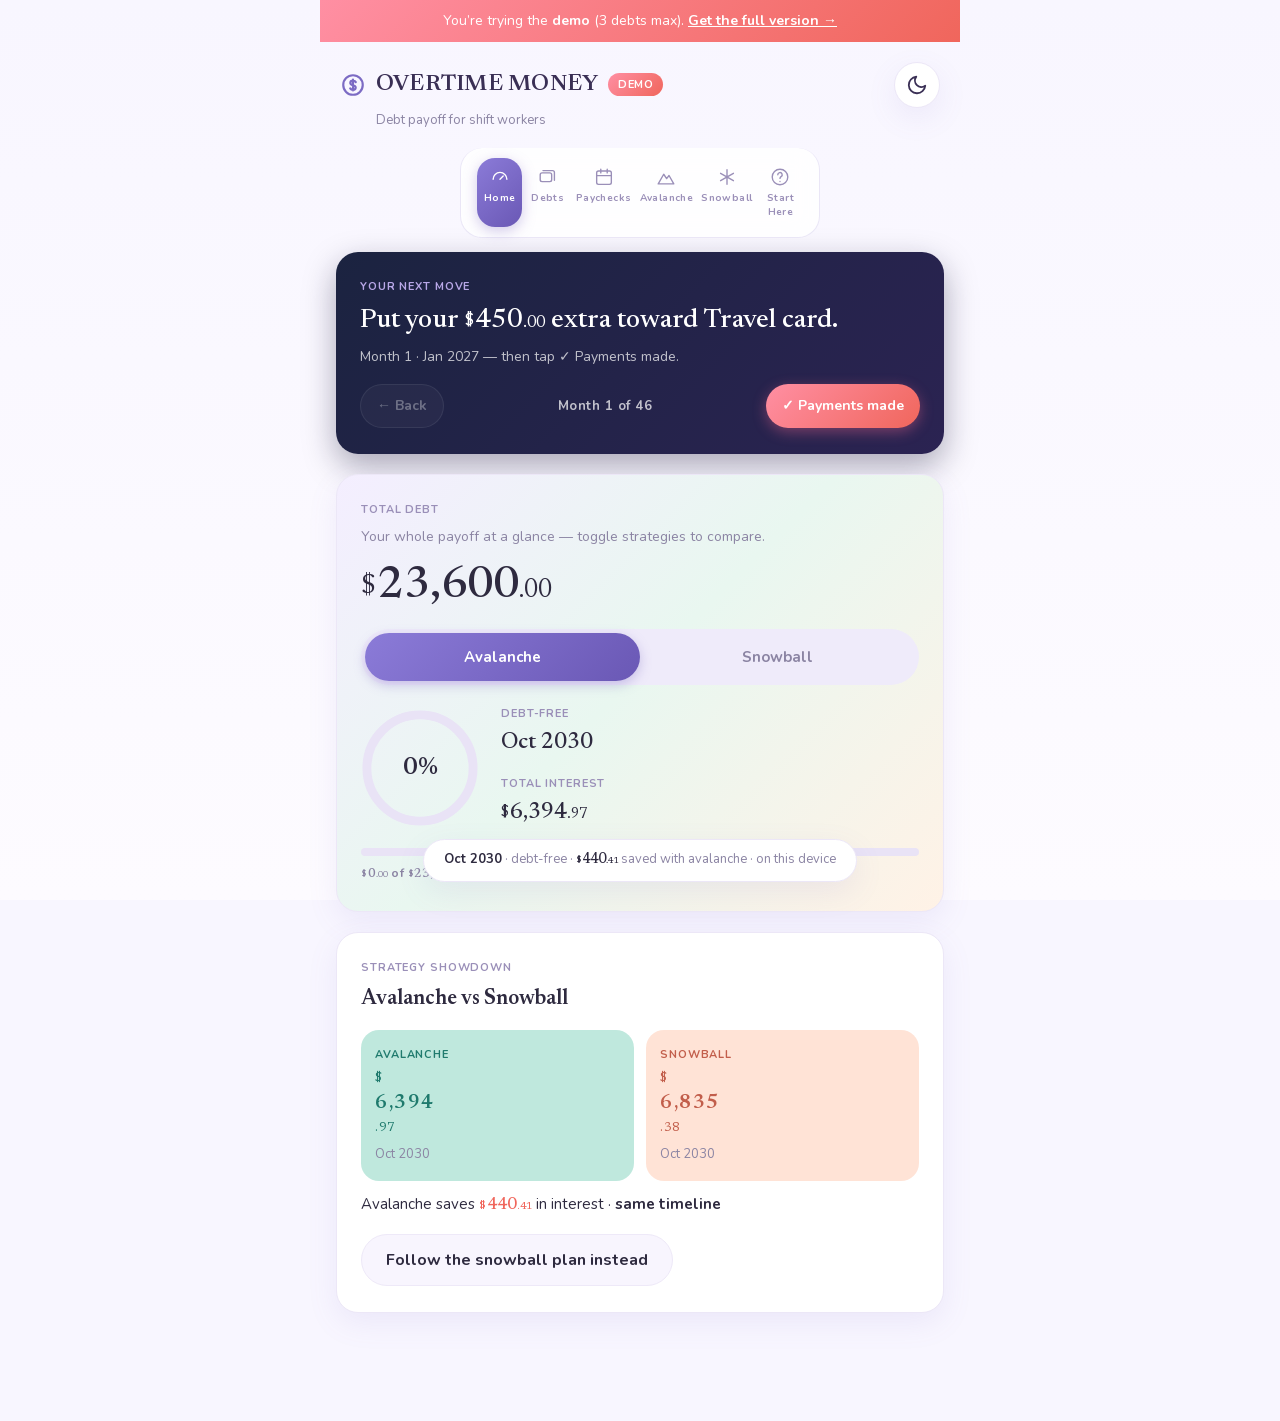
==== index.html @ dd4e85cd "Overtime Money v1 — debt payoff web app" ====
<!DOCTYPE html>
<html lang="en">
<head>
<meta charset="utf-8">
<meta name="viewport" content="width=device-width, initial-scale=1, viewport-fit=cover">
<meta name="theme-color" content="#0F2E3E">
<meta name="description" content="Overtime Money — the debt payoff calculator built for nurses and shift workers with irregular income. Demo version.">
<title>Overtime Money — Debt Payoff Calculator (Demo)</title>
<link rel="stylesheet" href="styles.css">
</head>
<body>
<div id="app-root"></div>
<noscript><p style="padding:24px">Overtime Money needs JavaScript to run its payoff calculations. Please enable JavaScript.</p></noscript>
<script>window.OVERTIME_FULL = false;</script>
<script src="app.js"></script>
</body>
</html>
---- styles.css ----
/* OVERTIME MONEY — design system v3 ("editorial pastel").
   Light default on :root (cool lavender-grey near-white); "Midnight Spectrum"
   dark under html[data-theme="dark"] (deep luminous navy, never grey-on-black).
   Typography: Newsreader (transitional serif, display + ALL money figures) +
   Nunito (humanist sans, UI/body), self-hosted woff2 for offline PWA. */
@font-face {
  font-family: 'Newsreader'; font-style: normal; font-weight: 400; font-display: swap;
  src: url('./fonts/newsreader-latin.woff2') format('woff2');
}
@font-face {
  font-family: 'Newsreader'; font-style: normal; font-weight: 500; font-display: swap;
  src: url('./fonts/newsreader-latin.woff2') format('woff2');
}
@font-face {
  font-family: 'Newsreader'; font-style: normal; font-weight: 600; font-display: swap;
  src: url('./fonts/newsreader-latin.woff2') format('woff2');
}
@font-face {
  font-family: 'Nunito'; font-style: normal; font-weight: 400; font-display: swap;
  src: url('./fonts/nunito-latin.woff2') format('woff2');
}
@font-face {
  font-family: 'Nunito'; font-style: normal; font-weight: 600; font-display: swap;
  src: url('./fonts/nunito-latin.woff2') format('woff2');
}
@font-face {
  font-family: 'Nunito'; font-style: normal; font-weight: 700; font-display: swap;
  src: url('./fonts/nunito-latin.woff2') format('woff2');
}
@font-face {
  font-family: 'Nunito'; font-style: normal; font-weight: 800; font-display: swap;
  src: url('./fonts/nunito-latin.woff2') format('woff2');
}
:root {
  --bg: #F8F6FF;
  --bg-grad: linear-gradient(180deg, #F8F6FF 0%, #FBF9FF 60%, #FDFBFF 100%);
  --card: #FFFFFF;
  --card-border: #ECE7F7;
  --card-shadow: 0 10px 30px rgba(124, 107, 196, 0.10);
  --text: #2E2A3F;
  --muted: #8B84A3;
  --kicker: #9A8FB8;
  --accent: #7C6BC4;
  --accent-strong: #6A58B5;
  --accent-soft: #EFEBFB;
  --cta1: #FF8FA3;
  --cta2: #F0665C;
  --cta-text: #FFFFFF;
  --cta-shadow: 0 6px 18px rgba(240, 102, 140, 0.35);
  --header-text: #3A2F55;
  --header-sub: #8B84A3;
  --input-bg: #FAF8FF;
  --input-border: #E4DFF2;
  --focus: #7C6BC4;
  --focus-ring: rgba(124, 107, 196, 0.22);
  --line: #EEE9F8;
  --radius: 22px;
  --wash: linear-gradient(135deg, #F4EEFF 0%, #E9F7F0 48%, #FFF2E6 100%);
  --onething1: #1B2340;
  --onething2: #2B2352;
  --onething-kicker: #B9A8E8;
  --onething-sub: rgba(255, 255, 255, 0.72);
  --donut-track: #E9E3F6;
  --seg-track: #EFEBFA;
  --av-bg: #BFE8DD;
  --av-text: #1F7A6D;
  --sn-bg: #FFE3D6;
  --sn-text: #C25E4B;
  --chip-bg: #F8F5FE;
  --tabbar-bg: rgba(255, 255, 255, 0.86);
  --tabbar-border: rgba(124, 107, 196, 0.16);
  --tab-inactive: #9A8FB8;
  --danger: #C0392B;
  --danger-border: #F2C6C6;
  --modal-bg: #FFFFFF;
  --modal-backdrop: rgba(46, 42, 63, 0.45);
}
/* pastel debt identity spectrum — color encodes identity, never alarm */
.dc0 { --dc: #E08BB0; --dc-tint: #FBE7EF; }
.dc1 { --dc: #EE9E6B; --dc-tint: #FCEFE0; }
.dc2 { --dc: #D9B64A; --dc-tint: #FAF0D4; }
.dc3 { --dc: #5FC49A; --dc-tint: #E2F6EC; }
.dc4 { --dc: #8FBC7F; --dc-tint: #E9F4E4; }
.dc5 { --dc: #5FBEDD; --dc-tint: #E2F4FA; }
.dc6 { --dc: #6FA3E8; --dc-tint: #E4EFFC; }
.dc7 { --dc: #8B9BE8; --dc-tint: #E8EBFC; }
.dc8 { --dc: #A988E8; --dc-tint: #EEE6FB; }
.dc9 { --dc: #C97BA8; --dc-tint: #F7E3EC; }

html[data-theme="dark"] {
  --bg: #131A30;
  --bg-grad: linear-gradient(180deg, #131A30 0%, #182038 60%, #1B2342 100%);
  --card: #1E2742;
  --card-border: rgba(255, 255, 255, 0.08);
  --card-shadow: 0 10px 30px rgba(0, 0, 0, 0.35);
  --text: #F1ECFA;
  --muted: #A79BC4;
  --kicker: #8E7FAE;
  --accent: #9B8AF0;
  --accent-strong: #8B7BD8;
  --accent-soft: rgba(155, 138, 240, 0.14);
  --header-text: #F4EEFC;
  --header-sub: #A79BC4;
  --input-bg: #232C49;
  --input-border: rgba(255, 255, 255, 0.12);
  --line: rgba(255, 255, 255, 0.08);
  --wash: linear-gradient(135deg, rgba(139, 123, 216, 0.16) 0%, rgba(95, 196, 154, 0.09) 48%, rgba(238, 158, 107, 0.09) 100%);
  --onething1: #0F1530;
  --onething2: #232A52;
  --donut-track: rgba(255, 255, 255, 0.10);
  --seg-track: rgba(255, 255, 255, 0.07);
  --av-bg: rgba(31, 122, 109, 0.30);
  --av-text: #93DCC9;
  --sn-bg: rgba(194, 94, 75, 0.30);
  --sn-text: #F2A88F;
  --chip-bg: rgba(255, 255, 255, 0.06);
  --tabbar-bg: rgba(19, 26, 48, 0.90);
  --tabbar-border: rgba(255, 255, 255, 0.08);
  --tab-inactive: #8E7FAE;
  --danger: #F09090;
  --danger-border: rgba(240, 144, 144, 0.40);
  --modal-bg: #232B4A;
  --modal-backdrop: rgba(8, 10, 22, 0.62);
  --cta-shadow: 0 6px 18px rgba(240, 102, 140, 0.28);
}
html[data-theme="dark"] .dc0 { --dc-tint: rgba(224, 139, 176, 0.16); }
html[data-theme="dark"] .dc1 { --dc-tint: rgba(238, 158, 107, 0.16); }
html[data-theme="dark"] .dc2 { --dc-tint: rgba(217, 182, 74, 0.16); }
html[data-theme="dark"] .dc3 { --dc-tint: rgba(95, 196, 154, 0.16); }
html[data-theme="dark"] .dc4 { --dc-tint: rgba(143, 188, 127, 0.16); }
html[data-theme="dark"] .dc5 { --dc-tint: rgba(95, 190, 221, 0.16); }
html[data-theme="dark"] .dc6 { --dc-tint: rgba(111, 163, 232, 0.16); }
html[data-theme="dark"] .dc7 { --dc-tint: rgba(139, 155, 232, 0.16); }
html[data-theme="dark"] .dc8 { --dc-tint: rgba(169, 136, 232, 0.16); }
html[data-theme="dark"] .dc9 { --dc-tint: rgba(201, 123, 168, 0.16); }

* { box-sizing: border-box; }
html { -webkit-text-size-adjust: 100%; }
body {
  margin: 0;
  font-family: 'Nunito', -apple-system, BlinkMacSystemFont, "Segoe UI", Roboto, Helvetica, Arial, sans-serif;
  background: var(--bg-grad);
  background-attachment: fixed;
  background-color: var(--bg);
  color: var(--text);
  line-height: 1.55;
  padding-bottom: 152px; /* room for sticky bar + tab bar */
}
#app-root { max-width: 640px; margin: 0 auto; min-height: 100vh; }

/* serif money: large numerals, smaller $ and cents */
.serif-money {
  font-family: 'Newsreader', Georgia, serif;
  font-weight: 500;
  font-variant-numeric: tabular-nums;
  letter-spacing: 0;
}
.serif-money .m-cur { font-size: 0.62em; vertical-align: 0.14em; margin-right: 0.08em; font-weight: 400; }
.serif-money .m-cents { font-size: 0.62em; font-weight: 400; }

/* kickers + helper microcopy */
.kicker {
  font-family: 'Nunito', sans-serif;
  font-size: 11px; font-weight: 700;
  letter-spacing: 0.08em; text-transform: uppercase;
  color: var(--kicker);
  margin: 0 0 8px;
}
.tab-helper { color: var(--muted); font-size: 14px; margin: 0 0 16px; line-height: 1.5; }

/* header + demo banner */
.demo-banner {
  background: linear-gradient(135deg, var(--cta1), var(--cta2));
  color: var(--cta-text);
  text-align: center;
  padding: 10px 16px;
  font-size: 14px;
}
.demo-banner a { color: var(--cta-text); font-weight: 700; }
.app-header { padding: 20px 20px 6px; }
.brand-row { display: flex; align-items: center; justify-content: space-between; gap: 12px; }
.brand {
  font-family: 'Newsreader', Georgia, serif; font-weight: 600; font-size: 23px;
  letter-spacing: 0.01em; color: var(--header-text);
  display: flex; align-items: center; gap: 10px;
}
.brand-mark { color: var(--accent); display: inline-flex; }
.brand-mark svg { width: 26px; height: 26px; }
.brand-sub { color: var(--header-sub); font-size: 13px; margin-top: 2px; padding-left: 36px; }
.demo-pill {
  background: linear-gradient(135deg, var(--cta1), var(--cta2)); color: #fff; font-size: 11px; font-weight: 700;
  padding: 3px 10px; border-radius: 999px; letter-spacing: 0.04em; font-family: 'Nunito', sans-serif;
}
.theme-toggle {
  flex-shrink: 0; width: 46px; height: 46px; border-radius: 999px; cursor: pointer;
  background: var(--card); border: 1px solid var(--card-border);
  color: var(--header-text); display: flex; align-items: center; justify-content: center;
  box-shadow: var(--card-shadow);
}
.theme-toggle svg { width: 22px; height: 22px; }
.theme-toggle .ico-sun { display: none; }
html[data-theme="dark"] .theme-toggle .ico-sun { display: block; }
html[data-theme="dark"] .theme-toggle .ico-moon { display: none; }

/* cards — one idea per card, calm density */
#view { padding: 14px 16px 24px; display: flex; flex-direction: column; gap: 20px; }
.card {
  background: var(--card);
  border: 1px solid var(--card-border);
  border-radius: var(--radius);
  padding: 26px 24px;
  box-shadow: var(--card-shadow);
}
.card h3 {
  margin: 0 0 14px; color: var(--text); font-size: 21px;
  font-family: 'Newsreader', Georgia, serif; font-weight: 600; letter-spacing: 0;
}
.card h4 {
  margin: 20px 0 10px; color: var(--text); font-size: 17px;
  font-family: 'Newsreader', Georgia, serif; font-weight: 600; letter-spacing: 0;
}
.card-head { display: flex; justify-content: space-between; align-items: center; margin-bottom: 14px; }
.card-head h3 { margin: 0; }
.dim { color: var(--muted); }
.hint { color: var(--muted); font-size: 13px; }
.coral { color: var(--cta2); }
.empty { text-align: center; }

/* gradient-wash hero card */
.herowash {
  background: var(--wash), var(--card);
  overflow: hidden;
}
.hero-total {
  font-family: 'Newsreader', Georgia, serif; font-weight: 500; font-size: 44px;
  font-variant-numeric: tabular-nums; color: var(--text); margin: 2px 0 18px; line-height: 1.1;
}
.hero-total .m-cur, .hero-total .m-cents { font-size: 0.58em; }

/* segmented strategy toggle */
.seg {
  display: flex; background: var(--seg-track); border-radius: 999px; padding: 4px; margin: 4px 0 20px;
}
.seg button {
  flex: 1; border: none; background: transparent; color: var(--muted);
  font-family: 'Nunito', sans-serif; font-weight: 700; font-size: 15px;
  padding: 12px; border-radius: 999px; min-height: 48px; cursor: pointer;
  transition: background 0.2s, color 0.2s, box-shadow 0.2s;
}
.seg button.on {
  background: linear-gradient(135deg, #8B7BD8, var(--accent-strong));
  color: #fff; box-shadow: 0 4px 12px rgba(124, 107, 196, 0.35);
}

/* donut ring + kpi row */
.donut-row { display: flex; align-items: center; gap: 22px; margin: 4px 0 18px; }
.donut { width: 118px; height: 118px; flex-shrink: 0; }
.donut-track { fill: none; stroke: var(--donut-track); stroke-width: 9; }
.donut-arc {
  fill: none; stroke: var(--accent); stroke-width: 9; stroke-linecap: round;
  transform: rotate(-90deg); transform-origin: 60px 60px;
  transition: stroke-dashoffset 0.4s;
}
.donut-pct {
  font-family: 'Newsreader', Georgia, serif; font-weight: 600; font-size: 25px; fill: var(--text);
}
.donut-side { display: flex; flex-direction: column; gap: 14px; flex: 1; }
.kpi-label { display: block; font-size: 11px; font-weight: 700; letter-spacing: 0.08em; text-transform: uppercase; color: var(--kicker); margin-bottom: 3px; }
.kpi-value { font-family: 'Newsreader', Georgia, serif; font-weight: 500; font-size: 23px; color: var(--text); font-variant-numeric: tabular-nums; }

.progress { height: 8px; background: var(--donut-track); border-radius: 999px; overflow: hidden; }
.progress-fill { height: 100%; background: linear-gradient(90deg, var(--cta1), var(--cta2)); border-radius: 999px; transition: width 0.3s; }
.progress-label { font-size: 12px; font-weight: 700; letter-spacing: 0.04em; color: var(--muted); margin-top: 8px; }
.progress-label .serif-money { font-size: 13px; }

/* dark "one thing" card */
.onething {
  background: linear-gradient(135deg, var(--onething1) 0%, var(--onething2) 100%);
  border: none; color: #fff;
  box-shadow: 0 12px 32px rgba(20, 16, 48, 0.35);
}
.onething .kicker { color: var(--onething-kicker); }
.onething-line {
  font-family: 'Newsreader', Georgia, serif; font-weight: 500; font-size: 27px; line-height: 1.3;
  color: #fff; margin: 0 0 8px;
}
.onething-line .serif-money { color: #fff; }
.onething-sub { color: var(--onething-sub); font-size: 14px; margin: 0 0 16px; }
.month-nav { display: flex; align-items: center; justify-content: space-between; gap: 10px; }
.month-ind { font-size: 13px; color: var(--onething-sub); font-weight: 700; letter-spacing: 0.04em; }
.btn.onething-ghost {
  background: rgba(255, 255, 255, 0.10); color: #fff; border: 1px solid rgba(255, 255, 255, 0.22);
  box-shadow: none;
}
.btn.onething-ghost:disabled { opacity: 0.35; }
.btn.onething-solid {
  background: linear-gradient(135deg, var(--cta1), var(--cta2)); color: #fff; border: none;
  box-shadow: 0 4px 14px rgba(240, 102, 140, 0.40);
}
.btn.onething-solid:disabled { opacity: 0.35; box-shadow: none; }

/* strategy compare */
.compare { display: grid; grid-template-columns: 1fr 1fr; gap: 12px; margin: 6px 0 4px; }
.compare > div { border-radius: 18px; padding: 16px 14px; }
.compare > div:first-child { background: var(--av-bg); }
.compare > div:last-child { background: var(--sn-bg); }
.compare span { display: block; font-size: 11px; text-transform: uppercase; letter-spacing: 0.08em; font-weight: 700; }
.compare > div:first-child span { color: var(--av-text); }
.compare > div:last-child span { color: var(--sn-text); }
.compare strong { display: block; margin: 6px 0 2px; color: var(--text); }
.compare strong .serif-money { font-size: 20px; }
.compare em { font-style: normal; font-size: 13px; color: var(--muted); }
.compare-note { font-size: 15px; margin: 12px 0 14px; }
.compare-note .serif-money { font-size: 17px; }

/* buttons */
.btn {
  border: none; border-radius: 999px; padding: 14px 24px; font-size: 16px;
  font-family: 'Nunito', sans-serif; font-weight: 700;
  min-height: 48px; cursor: pointer; display: inline-block; text-decoration: none; text-align: center;
}
.btn.primary {
  background: linear-gradient(135deg, var(--cta1), var(--cta2)); color: var(--cta-text);
  box-shadow: var(--cta-shadow);
}
.btn.primary:active { filter: brightness(0.94); }
.btn.ghost { background: var(--chip-bg); color: var(--text); border: 1px solid var(--line); box-shadow: none; }
.btn.danger { background: var(--danger); color: #fff; box-shadow: none; }
.btn.danger-ghost { background: transparent; color: var(--danger); border: 1px solid var(--danger-border); box-shadow: none; }
.btn.small { padding: 10px 16px; font-size: 14px; min-height: 44px; }
.btn.block { display: block; width: 100%; margin-top: 14px; }
.btn:disabled { opacity: 0.4; cursor: default; }
.btn-row { display: flex; gap: 10px; margin: 10px 0; flex-wrap: wrap; }
.btn-row .btn { flex: 1; }

/* forms */
.field { display: block; margin: 14px 0; }
.field span { display: block; font-size: 13px; font-weight: 700; color: var(--text); margin-bottom: 6px; }
input[type="text"], input[type="number"] {
  width: 100%; background: var(--input-bg); border: 2px solid var(--input-border); border-radius: 14px;
  padding: 13px 14px; font-size: 16px; color: var(--text); min-height: 48px;
  font-family: 'Nunito', sans-serif; font-variant-numeric: tabular-nums;
}
input:focus { outline: none; border-color: var(--focus); box-shadow: 0 0 0 3px var(--focus-ring); }
input::placeholder { color: var(--muted); opacity: 0.8; }

/* debts — ledger rows with pastel identity dots */
.debt-card {
  display: flex; align-items: center; gap: 14px;
  padding: 16px 4px; border-bottom: 1px solid var(--line);
}
.debt-card:last-of-type { border-bottom: none; }
.debt-dot {
  width: 14px; height: 14px; border-radius: 50%; flex-shrink: 0;
  background: var(--dc); box-shadow: 0 0 0 5px var(--dc-tint);
  margin-left: 5px;
}
.debt-main { flex: 1; min-width: 0; }
.debt-main strong {
  display: block; font-size: 17px; color: var(--text);
  font-family: 'Newsreader', Georgia, serif; font-weight: 600;
}
.debt-nums { font-size: 13px; color: var(--muted); }
.debt-nums .serif-money { font-size: 14px; color: var(--text); }
.debt-actions { display: flex; gap: 8px; flex-shrink: 0; }

/* paychecks */
.pay-row { display: flex; align-items: center; gap: 10px; margin: 10px 0; }
.pay-month { width: 74px; font-weight: 700; color: var(--text); font-size: 14px; flex-shrink: 0; }
.pay-row input { flex: 1; }
.pay-hint { width: 110px; font-size: 12px; color: var(--muted); font-style: italic; flex-shrink: 0; }

/* schedule */
.chips { display: flex; flex-wrap: wrap; gap: 8px; margin-top: 10px; }
.chip {
  background: var(--dc-tint, var(--chip-bg)); border: 1px solid var(--line);
  border-radius: 999px; padding: 8px 14px; font-size: 13px; color: var(--text);
  display: inline-flex; align-items: center; gap: 8px;
}
.chip .debt-dot { width: 10px; height: 10px; box-shadow: none; margin: 0; }
.chip strong { font-weight: 700; }
.chip span { color: var(--muted); }
.sched-month { border: 1px solid var(--line); border-radius: 18px; margin: 10px 0; overflow: hidden; background: var(--card); }
.sched-month summary {
  padding: 16px; cursor: pointer; display: flex; justify-content: space-between; align-items: center;
  background: var(--chip-bg); font-size: 15px; min-height: 52px; list-style: none; color: var(--text);
  font-family: 'Newsreader', Georgia, serif; font-weight: 600;
}
.sched-month summary::-webkit-details-marker { display: none; }
.sched-month summary .serif-money { font-size: 15px; color: var(--muted); font-family: 'Newsreader', Georgia, serif; }
.sched-body { padding: 8px 16px 16px; }
.sched-row { display: flex; justify-content: space-between; align-items: center; gap: 8px; font-size: 14px; padding: 10px 0; border-bottom: 1px dashed var(--line); }
.sched-row:last-child { border-bottom: none; }
.sched-row .sched-name { font-weight: 600; color: var(--text); flex: 1; display: flex; align-items: center; gap: 10px; min-width: 0; }
.sched-row .sched-name .debt-dot { width: 10px; height: 10px; box-shadow: none; margin: 0; }
.sched-row .sched-vals { text-align: right; white-space: nowrap; }
.sched-row .sched-vals .serif-money { font-size: 14px; }
.sched-foot { font-size: 14px; margin-top: 12px; color: var(--muted); }
.sched-foot .serif-money { font-size: 15px; color: var(--text); }

/* start here */
.steps { padding-left: 20px; margin: 0 0 8px; }
.steps li { margin: 12px 0; font-size: 15px; }
.faq { border: 1px solid var(--line); border-radius: 18px; margin: 10px 0; overflow: hidden; background: var(--card); }
.faq summary {
  padding: 16px; cursor: pointer; font-family: 'Newsreader', Georgia, serif; font-weight: 600;
  color: var(--text); font-size: 16px; min-height: 52px;
}
.faq p { padding: 0 16px 16px; margin: 0; font-size: 14px; color: var(--text); }
.disclaimer { font-size: 12px; color: var(--muted); margin-top: 14px; }

/* sticky footer bar */
.stickybar {
  position: fixed; left: 0; right: 0; z-index: 40;
  bottom: calc(92px + env(safe-area-inset-bottom));
  display: flex; justify-content: center; pointer-events: none; padding: 0 16px;
}
.stickybar-inner {
  pointer-events: auto;
  background: var(--card); border: 1px solid var(--card-border); border-radius: 999px;
  padding: 9px 20px; font-size: 13px; color: var(--muted); box-shadow: var(--card-shadow);
  max-width: 100%; white-space: nowrap; overflow: hidden; text-overflow: ellipsis;
}
.stickybar-inner strong { color: var(--text); font-weight: 700; }
.stickybar-inner .serif-money { font-size: 14px; color: var(--text); }

/* tab bar — thin-line SVG icons */
.tabbar {
  position: fixed; bottom: 0; left: 0; right: 0; z-index: 50;
  display: flex; gap: 4px; padding: 10px 10px calc(10px + env(safe-area-inset-bottom));
  background: var(--tabbar-bg); border-top: 1px solid var(--tabbar-border);
  backdrop-filter: blur(14px); -webkit-backdrop-filter: blur(14px);
}
.tab {
  flex: 1; background: none; border: none; color: var(--tab-inactive); padding: 8px 2px;
  display: flex; flex-direction: column; align-items: center; gap: 3px; min-height: 58px;
  border-radius: 18px; cursor: pointer;
}
.tab-ico { display: inline-flex; }
.tab-ico svg { width: 22px; height: 22px; }
.tab-label { font-family: 'Nunito', sans-serif; font-size: 10px; font-weight: 700; letter-spacing: 0.04em; }
.tab.active {
  background: linear-gradient(135deg, #8B7BD8, var(--accent-strong)); color: #fff;
  box-shadow: 0 4px 14px rgba(124, 107, 196, 0.35);
}

/* modal */
.modal-root { position: fixed; inset: 0; z-index: 100; display: flex; align-items: flex-end; justify-content: center; }
.modal-backdrop { position: absolute; inset: 0; background: var(--modal-backdrop); }
.modal {
  position: relative; background: var(--modal-bg); border-radius: 24px 24px 0 0; padding: 26px 24px;
  width: 100%; max-width: 640px; max-height: 88vh; overflow-y: auto;
  border: 1px solid var(--card-border); box-shadow: var(--card-shadow);
}
.modal h3 { margin: 0 0 8px; color: var(--text); font-family: 'Newsreader', Georgia, serif; font-weight: 600; font-size: 20px; }
.modal p { color: var(--text); }
.modal-actions { display: flex; gap: 10px; margin-top: 18px; }
.modal-actions .btn { flex: 1; }

/* desktop: top tabs instead of bottom bar */
@media (min-width: 720px) {
  body { padding-bottom: 84px; }
  #app-root { display: flex; flex-direction: column; }
  .demo-banner { order: -3; }
  .app-header { order: -2; }
  .tabbar {
    order: -1; position: sticky; top: 0; bottom: auto;
    border-top: none; border-bottom: 1px solid var(--tabbar-border);
    padding: 10px 16px;
    max-width: 640px; margin: 12px auto 0; border-radius: 22px;
    border-left: 1px solid var(--tabbar-border); border-right: 1px solid var(--tabbar-border);
  }
  .stickybar { bottom: 18px; }
  #view { order: 0; }
  .modal-root { align-items: center; padding: 24px; }
  .modal { border-radius: 24px; }
}
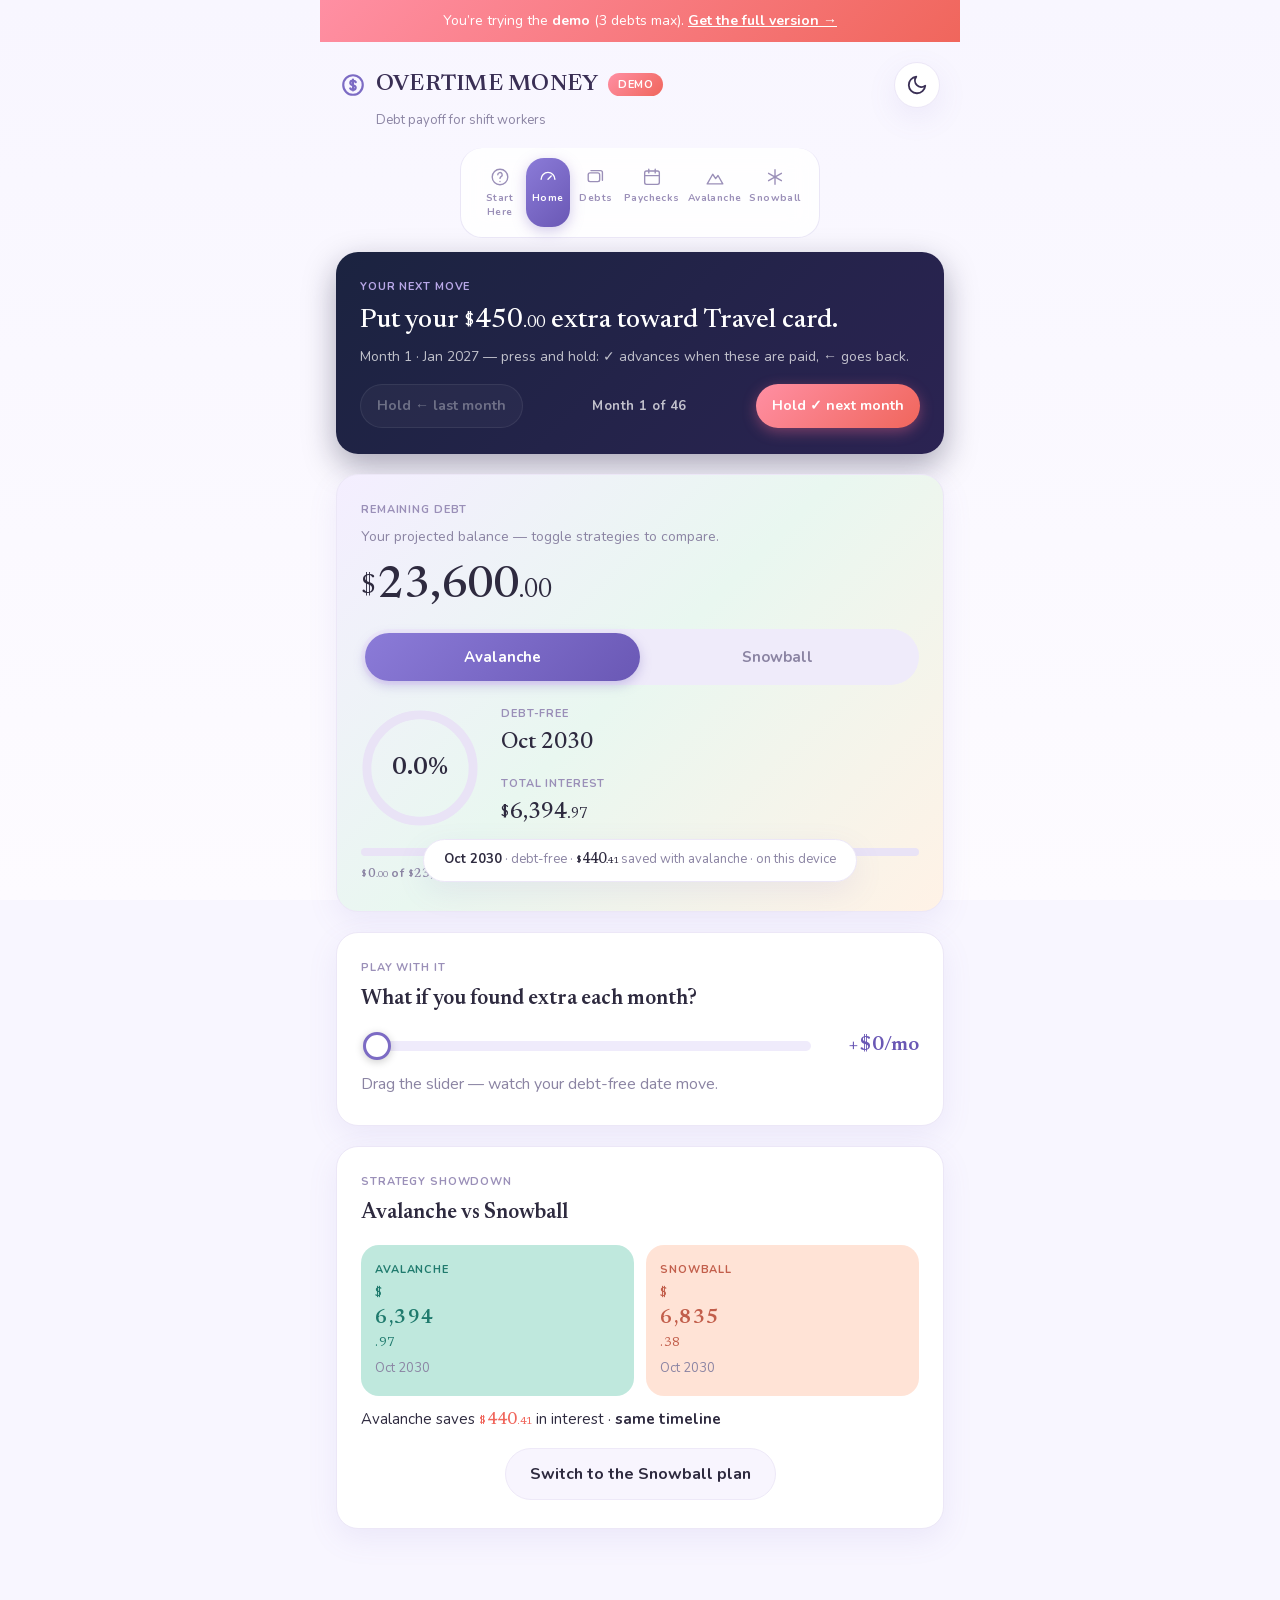
==== commit bfc5f791: "Overtime Money v1 — debt payoff web app" ====
--- a/index.html
+++ b/index.html
@@ -9,6 +9,11 @@
 <link rel="stylesheet" href="styles.css">
 </head>
 <body>
+<div class="rotate-guard">
+  <svg viewBox="0 0 64 64" fill="none" stroke="currentColor" stroke-width="3" stroke-linecap="round" stroke-linejoin="round"><rect x="23" y="6" width="18" height="32" rx="4"/><path d="M52 22a17 17 0 1 1-5.5 12.5"/><path d="M52 22v9h-9"/></svg>
+  <p class="rotate-title">Please rotate your phone</p>
+  <p class="rotate-sub">Overtime Money is designed for portrait.</p>
+</div>
 <div id="app-root"></div>
 <noscript><p style="padding:24px">Overtime Money needs JavaScript to run its payoff calculations. Please enable JavaScript.</p></noscript>
 <script>window.OVERTIME_FULL = false;</script>
--- a/styles.css
+++ b/styles.css
@@ -299,6 +299,18 @@
 }
 .btn.onething-solid:disabled { opacity: 0.35; box-shadow: none; }
 
+/* press-and-hold confirm — month moves are deliberate moments, not accidental taps */
+.btn.holdbtn {
+  position: relative; overflow: hidden;
+  -webkit-user-select: none; user-select: none; touch-action: none;
+}
+.hold-fill {
+  position: absolute; top: 0; bottom: 0; left: 0; width: 0; border-radius: inherit;
+  background: rgba(255, 255, 255, 0.30);
+}
+.holdbtn.holding .hold-fill { width: 100%; transition: width 0.9s linear; }
+.hold-label { position: relative; z-index: 1; }
+
 /* strategy compare */
 .compare { display: grid; grid-template-columns: 1fr 1fr; gap: 12px; margin: 6px 0 4px; }
 .compare > div { border-radius: 18px; padding: 16px 14px; }
@@ -312,6 +324,7 @@
 .compare em { font-style: normal; font-size: 13px; color: var(--muted); }
 .compare-note { font-size: 15px; margin: 12px 0 14px; }
 .compare-note .serif-money { font-size: 17px; }
+#switch-strategy { display: block; margin: 4px auto 2px; }
 
 /* buttons */
 .btn {
@@ -343,6 +356,76 @@
 }
 input:focus { outline: none; border-color: var(--focus); box-shadow: 0 0 0 3px var(--focus-ring); }
 input::placeholder { color: var(--muted); opacity: 0.8; }
+
+/* what-if slider — single-interaction playground */
+.whatif-row { display: flex; align-items: center; gap: 14px; margin: 10px 0 4px; }
+.whatif input[type="range"] {
+  -webkit-appearance: none; appearance: none; flex: 1; height: 10px; border-radius: 99px;
+  background: var(--accent-soft); outline: none; cursor: pointer; border: none; padding: 0; min-height: 0;
+}
+.whatif input[type="range"]::-webkit-slider-thumb {
+  -webkit-appearance: none; width: 28px; height: 28px; border-radius: 50%;
+  background: #fff; border: 3px solid var(--accent); box-shadow: 0 2px 8px rgba(0,0,0,0.20); cursor: grab;
+}
+.whatif input[type="range"]::-moz-range-thumb {
+  width: 22px; height: 22px; border-radius: 50%;
+  background: #fff; border: 3px solid var(--accent); box-shadow: 0 2px 8px rgba(0,0,0,0.20); cursor: grab;
+}
+.whatif-amt {
+  font-family: 'Newsreader', Georgia, serif; font-size: 1.3rem; font-weight: 600;
+  color: var(--accent-strong); min-width: 92px; text-align: right; font-variant-numeric: tabular-nums;
+}
+.whatif-line { font-size: 1.08rem; margin: 10px 0 2px; }
+.whatif-sub { color: var(--muted); margin: 0 0 2px; font-size: 0.98rem; }
+.whatif-hint { margin: 10px 0 2px; }
+
+/* victory log — quiet history of killed debts */
+.win-row { display: flex; align-items: center; gap: 12px; padding: 11px 2px; border-bottom: 1px solid var(--line); }
+.win-row:last-child { border-bottom: none; }
+.win-main strong { font-family: 'Newsreader', Georgia, serif; font-size: 1.04rem; font-weight: 600; display: block; }
+.win-sub { color: var(--muted); font-size: 0.88rem; }
+
+/* payoff celebration — full-screen moment in the debt's own color */
+.cel-root { position: fixed; inset: 0; z-index: 200; display: flex; align-items: center; justify-content: center; padding: 24px; }
+.cel-backdrop { position: absolute; inset: 0; background: var(--modal-backdrop); }
+.cel-card {
+  position: relative; width: 100%; max-width: 420px; border-radius: 28px; padding: 38px 28px 28px; text-align: center;
+  background: radial-gradient(130% 90% at 50% 0%, var(--dc-tint) 0%, var(--card) 72%);
+  border: 1px solid var(--card-border); box-shadow: var(--card-shadow);
+}
+.cel-check {
+  width: 66px; height: 66px; margin: 16px auto; border-radius: 50%;
+  background: var(--dc); color: #fff; font-size: 30px; font-weight: 700;
+  display: flex; align-items: center; justify-content: center;
+  box-shadow: 0 6px 20px rgba(0,0,0,0.18);
+}
+.cel-name { font-family: 'Newsreader', Georgia, serif; font-size: 1.75rem; font-weight: 600; line-height: 1.2; }
+.cel-sub { color: var(--muted); margin: 10px 0 4px; font-size: 0.98rem; }
+.cel-you { font-family: 'Newsreader', Georgia, serif; font-size: 1.3rem; margin: 16px 0 20px; }
+
+/* toast — brief action confirmation above the tab bar */
+.toast {
+  position: fixed; left: 50%; bottom: calc(168px + env(safe-area-inset-bottom)); z-index: 300;
+  transform: translate(-50%, 12px); opacity: 0; transition: transform 0.3s ease, opacity 0.3s ease;
+  background: #26263c; color: #fff; padding: 12px 22px; border-radius: 999px;
+  font-size: 14px; font-weight: 700; box-shadow: 0 8px 24px rgba(0,0,0,0.28);
+  max-width: calc(100vw - 48px); text-align: center; pointer-events: none; line-height: 1.4;
+}
+.toast.show { transform: translate(-50%, 0); opacity: 1; }
+
+/* portrait-only guard — phones in landscape get a rotate prompt, not a broken layout.
+   Desktops/tablets (taller screens) are unaffected. */
+.rotate-guard { display: none; }
+@media (orientation: landscape) and (max-height: 500px) {
+  .rotate-guard {
+    display: flex; position: fixed; inset: 0; z-index: 1000;
+    flex-direction: column; align-items: center; justify-content: center; gap: 10px;
+    background: var(--bg-grad, var(--bg)); text-align: center; padding: 32px;
+  }
+  .rotate-guard svg { width: 60px; height: 60px; color: var(--accent); }
+  .rotate-title { font-family: 'Newsreader', Georgia, serif; font-size: 1.45rem; margin: 0; color: var(--text); }
+  .rotate-sub { color: var(--muted); margin: 0; font-size: 0.95rem; }
+}
 
 /* debts — ledger rows with pastel identity dots */
 .debt-card {
@@ -423,6 +506,10 @@
 }
 .stickybar-inner strong { color: var(--text); font-weight: 700; }
 .stickybar-inner .serif-money { font-size: 14px; color: var(--text); }
+/* auto-hide on scroll down; slides back on scroll up */
+.stickybar { transition: transform 0.28s ease, opacity 0.28s ease; }
+.stickybar.hide { transform: translateY(16px); opacity: 0; }
+.stickybar.hide .stickybar-inner { pointer-events: none; }
 
 /* tab bar — thin-line SVG icons */
 .tabbar {
